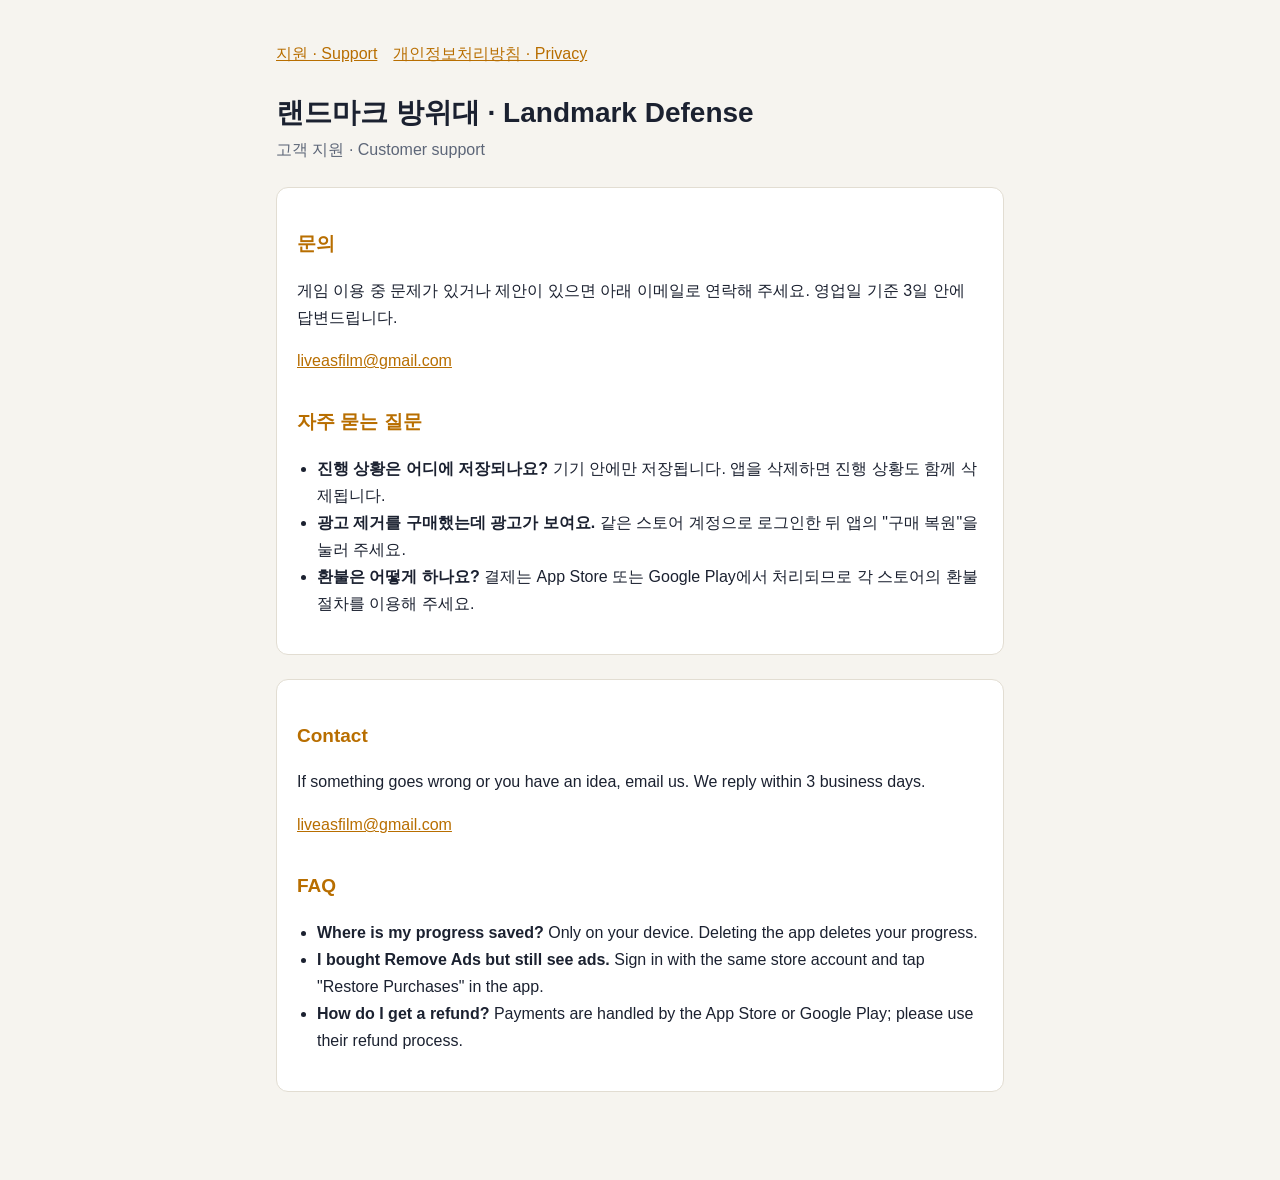
==== index.html @ 0f06f297 "Support and privacy pages for Landmark Defense Co-Authored-By: Claude Opus 5.5 <noreply@anthropic.co" ====
<!doctype html><html lang="ko"><head><meta charset="utf-8"><meta name="viewport" content="width=device-width,initial-scale=1"><title>랜드마크 방위대 지원</title><link rel="stylesheet" href="style.css"></head><body><main>
<nav><a href="index.html">지원 · Support</a><a href="privacy.html">개인정보처리방침 · Privacy</a></nav>
<h1>랜드마크 방위대 · Landmark Defense</h1><p class="sub">고객 지원 · Customer support</p>
<section lang="ko"><h2>문의</h2><p>게임 이용 중 문제가 있거나 제안이 있으면 아래 이메일로 연락해 주세요. 영업일 기준 3일 안에 답변드립니다.</p>
<p><a href="mailto:liveasfilm@gmail.com">liveasfilm@gmail.com</a></p>
<h2>자주 묻는 질문</h2><ul>
<li><b>진행 상황은 어디에 저장되나요?</b> 기기 안에만 저장됩니다. 앱을 삭제하면 진행 상황도 함께 삭제됩니다.</li>
<li><b>광고 제거를 구매했는데 광고가 보여요.</b> 같은 스토어 계정으로 로그인한 뒤 앱의 "구매 복원"을 눌러 주세요.</li>
<li><b>환불은 어떻게 하나요?</b> 결제는 App Store 또는 Google Play에서 처리되므로 각 스토어의 환불 절차를 이용해 주세요.</li></ul></section>
<section lang="en"><h2>Contact</h2><p>If something goes wrong or you have an idea, email us. We reply within 3 business days.</p>
<p><a href="mailto:liveasfilm@gmail.com">liveasfilm@gmail.com</a></p>
<h2>FAQ</h2><ul>
<li><b>Where is my progress saved?</b> Only on your device. Deleting the app deletes your progress.</li>
<li><b>I bought Remove Ads but still see ads.</b> Sign in with the same store account and tap "Restore Purchases" in the app.</li>
<li><b>How do I get a refund?</b> Payments are handled by the App Store or Google Play; please use their refund process.</li></ul></section>
</main></body></html>
---- style.css ----
:root{--bg:#0e1320;--panel:#161d2e;--ink:#eef1f6;--muted:#9aa4b5;--amber:#ffb02e;--line:#2a3348}
@media (prefers-color-scheme:light){:root{--bg:#f6f4ef;--panel:#fff;--ink:#1b2130;--muted:#5d6678;--amber:#b86e00;--line:#e2ddd2}}
*{box-sizing:border-box}body{margin:0;background:var(--bg);color:var(--ink);font:16px/1.7 -apple-system,BlinkMacSystemFont,"Apple SD Gothic Neo","Noto Sans KR",sans-serif}
main{max-width:760px;margin:0 auto;padding:40px 16px 64px}h1{font-size:28px;line-height:1.25;margin:0 0 6px}h2{font-size:19px;margin:32px 0 8px;color:var(--amber)}
.sub{color:var(--muted);margin:0 0 24px}nav a,a{color:var(--amber)}nav{display:flex;gap:16px;margin-bottom:28px;flex-wrap:wrap}
section{background:var(--panel);border:1px solid var(--line);border-radius:12px;padding:8px 20px 20px;margin-bottom:24px}ul{padding-left:20px}
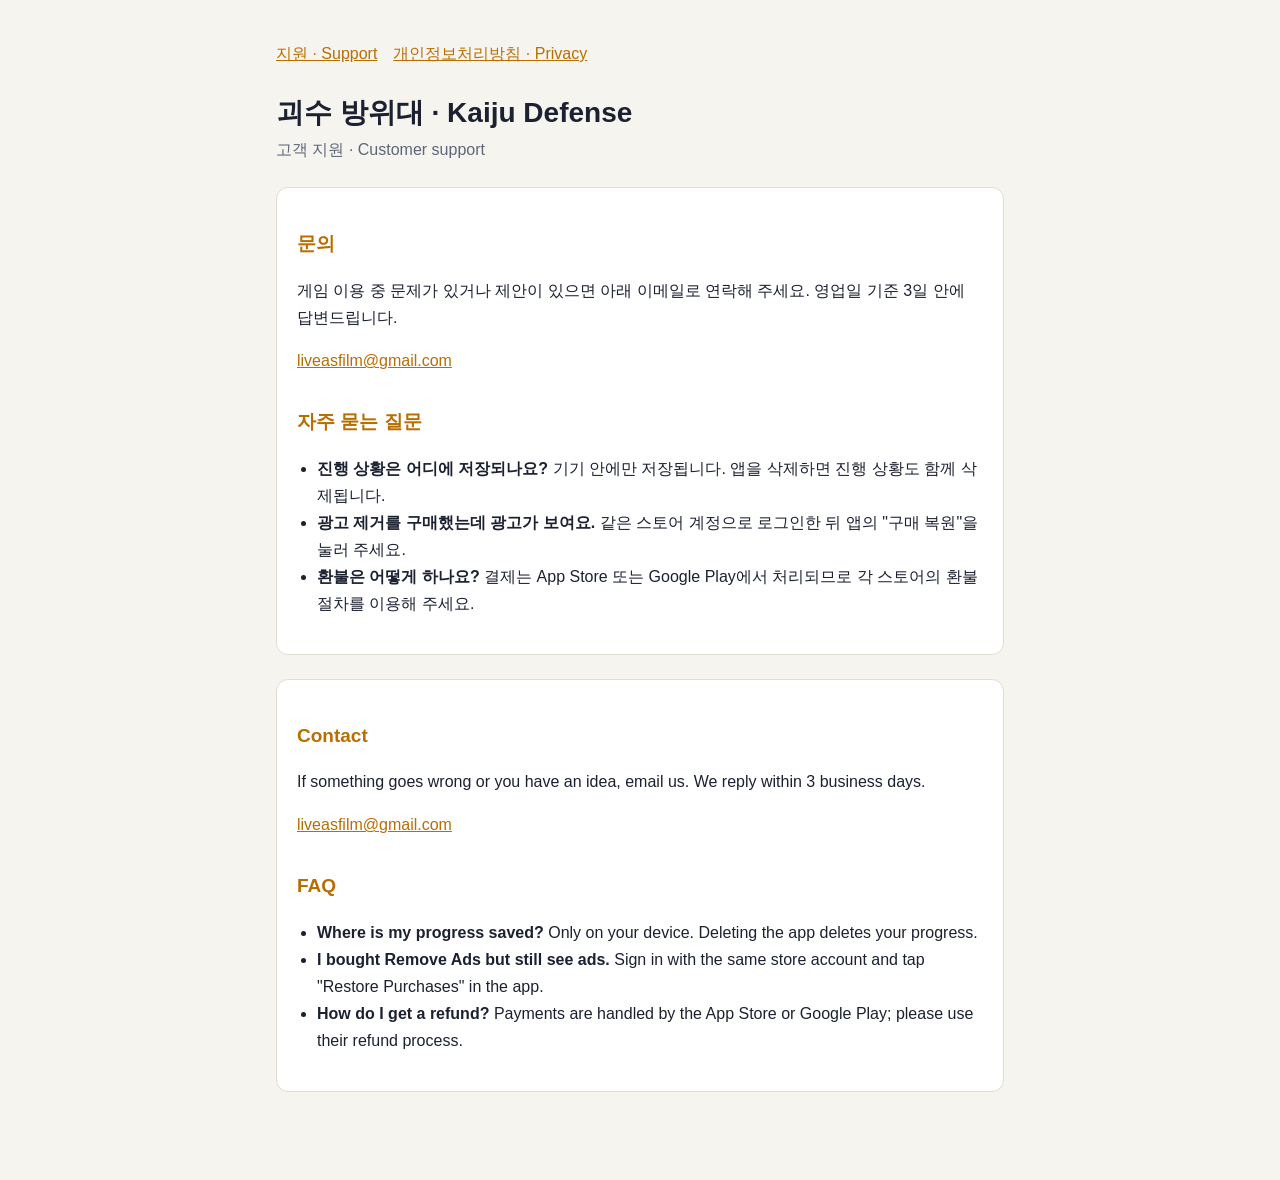
==== commit b909c354: "Use the current app name on the site The app was renamed from 랜드마크 방위대 (Landmark Defense) to 괴수 방위대 " ====
--- a/index.html
+++ b/index.html
@@ -1,6 +1,6 @@
-<!doctype html><html lang="ko"><head><meta charset="utf-8"><meta name="viewport" content="width=device-width,initial-scale=1"><title>랜드마크 방위대 지원</title><link rel="stylesheet" href="style.css"></head><body><main>
+<!doctype html><html lang="ko"><head><meta charset="utf-8"><meta name="viewport" content="width=device-width,initial-scale=1"><title>괴수 방위대 지원</title><link rel="stylesheet" href="style.css"></head><body><main>
 <nav><a href="index.html">지원 · Support</a><a href="privacy.html">개인정보처리방침 · Privacy</a></nav>
-<h1>랜드마크 방위대 · Landmark Defense</h1><p class="sub">고객 지원 · Customer support</p>
+<h1>괴수 방위대 · Kaiju Defense</h1><p class="sub">고객 지원 · Customer support</p>
 <section lang="ko"><h2>문의</h2><p>게임 이용 중 문제가 있거나 제안이 있으면 아래 이메일로 연락해 주세요. 영업일 기준 3일 안에 답변드립니다.</p>
 <p><a href="mailto:liveasfilm@gmail.com">liveasfilm@gmail.com</a></p>
 <h2>자주 묻는 질문</h2><ul>
